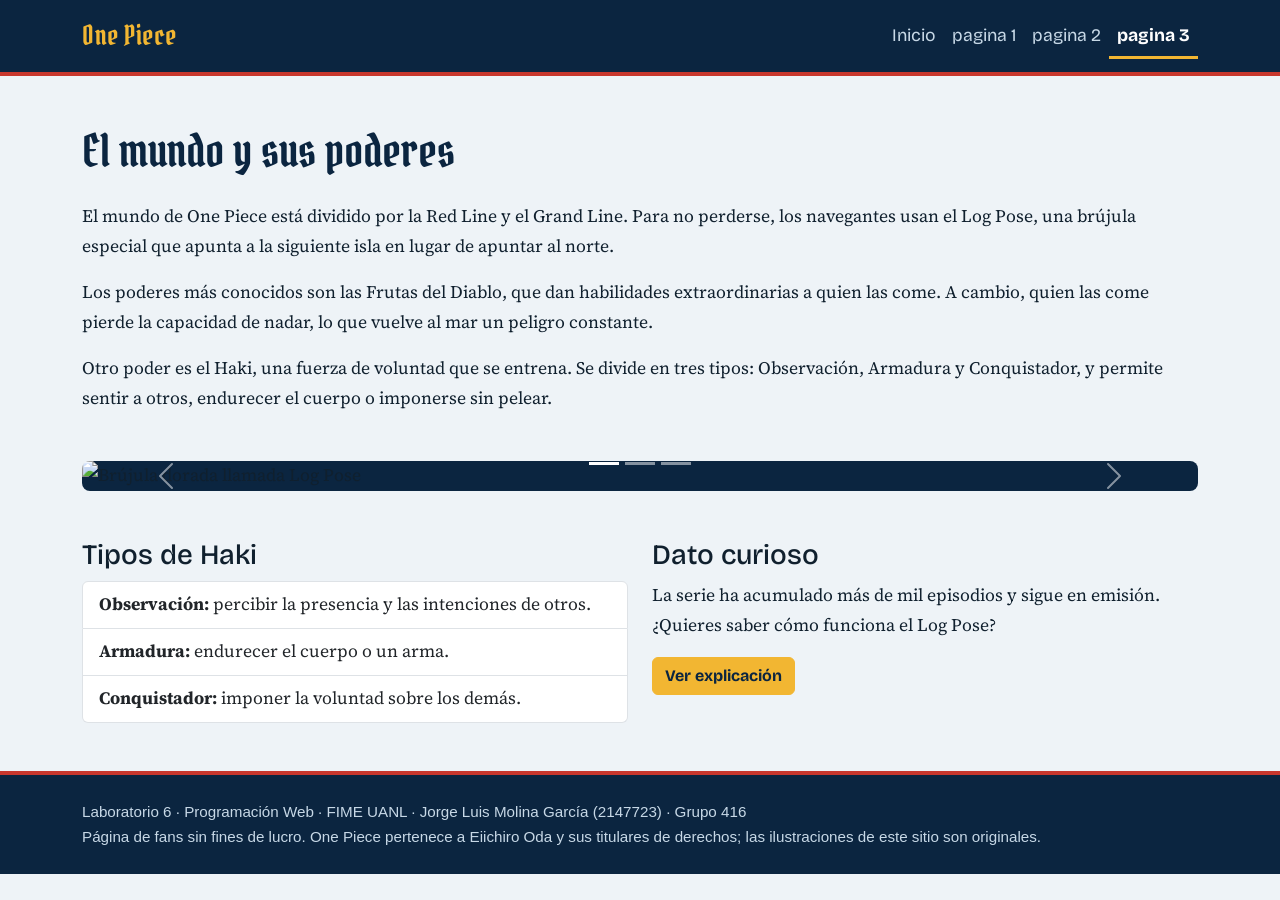
==== pagina3.html @ 48a22f30 "Add files via upload" ====
<!DOCTYPE html>
<html lang="es">
<head>
<meta charset="UTF-8">
<meta name="viewport" content="width=device-width, initial-scale=1">
<title>El mundo y sus poderes | One Piece | Laboratorio 6</title>
<link href="https://fonts.googleapis.com/css2?family=Bricolage+Grotesque:wght@500;700;800&family=Pirata+One&family=Source+Serif+4:wght@400;600&display=swap" rel="stylesheet">
<link href="https://cdn.jsdelivr.net/npm/bootstrap@5.3.3/dist/css/bootstrap.min.css" rel="stylesheet">
<link href="estilos.css" rel="stylesheet">
</head>
<body>
<nav class="navbar navbar-expand-md navbar-dark">
  <div class="container">
    <a class="navbar-brand" href="index.html">One Piece</a>
    <button class="navbar-toggler" type="button" data-bs-toggle="collapse" data-bs-target="#menu" aria-controls="menu" aria-expanded="false" aria-label="Abrir menú"><span class="navbar-toggler-icon"></span></button>
    <div class="collapse navbar-collapse" id="menu">
      <ul class="navbar-nav ms-auto">
        <li class="nav-item"><a class="nav-link" href="index.html">Inicio</a></li>
        <li class="nav-item"><a class="nav-link" href="pagina1.html">pagina 1</a></li>
        <li class="nav-item"><a class="nav-link" href="pagina2.html">pagina 2</a></li>
        <li class="nav-item"><a class="nav-link active" aria-current="page" href="pagina3.html">pagina 3</a></li>
      </ul>
    </div>
  </div>
</nav>

<main class="container my-5">
  <h1 class="titulo mb-4">El mundo y sus poderes</h1>
  <p>El mundo de One Piece está dividido por la Red Line y el Grand Line. Para no perderse, los navegantes usan el Log Pose, una brújula especial que apunta a la siguiente isla en lugar de apuntar al norte.</p>
  <p>Los poderes más conocidos son las Frutas del Diablo, que dan habilidades extraordinarias a quien las come. A cambio, quien las come pierde la capacidad de nadar, lo que vuelve al mar un peligro constante.</p>
  <p>Otro poder es el Haki, una fuerza de voluntad que se entrena. Se divide en tres tipos: Observación, Armadura y Conquistador, y permite sentir a otros, endurecer el cuerpo o imponerse sin pelear.</p>

  <div id="galeria" class="carousel slide my-5" data-bs-ride="carousel" aria-label="Galería de poderes y herramientas">
    <div class="carousel-indicators">
      <button type="button" data-bs-target="#galeria" data-bs-slide-to="0" class="active" aria-current="true" aria-label="Log Pose"></button>
      <button type="button" data-bs-target="#galeria" data-bs-slide-to="1" aria-label="Fruta del Diablo"></button>
      <button type="button" data-bs-target="#galeria" data-bs-slide-to="2" aria-label="Haki"></button>
    </div>
    <div class="carousel-inner rounded-3">
      <div class="carousel-item active"><img src="img/log_pose.png" class="d-block w-100" alt="Brújula dorada llamada Log Pose"></div>
      <div class="carousel-item"><img src="img/fruta.png" class="d-block w-100" alt="Fruta morada con espiral, inspirada en las Frutas del Diablo"></div>
      <div class="carousel-item"><img src="img/haki.png" class="d-block w-100" alt="Ondas de energía rojas que representan el Haki"></div>
    </div>
    <button class="carousel-control-prev" type="button" data-bs-target="#galeria" data-bs-slide="prev"><span class="carousel-control-prev-icon" aria-hidden="true"></span><span class="visually-hidden">Anterior</span></button>
    <button class="carousel-control-next" type="button" data-bs-target="#galeria" data-bs-slide="next"><span class="carousel-control-next-icon" aria-hidden="true"></span><span class="visually-hidden">Siguiente</span></button>
  </div>

  <div class="row g-4">
    <div class="col-md-6">
      <h2 class="h3">Tipos de Haki</h2>
      <ul class="list-group">
        <li class="list-group-item"><strong>Observación:</strong> percibir la presencia y las intenciones de otros.</li>
        <li class="list-group-item"><strong>Armadura:</strong> endurecer el cuerpo o un arma.</li>
        <li class="list-group-item"><strong>Conquistador:</strong> imponer la voluntad sobre los demás.</li>
      </ul>
    </div>
    <div class="col-md-6">
      <h2 class="h3">Dato curioso</h2>
      <p>La serie ha acumulado más de mil episodios y sigue en emisión. ¿Quieres saber cómo funciona el Log Pose?</p>
      <button type="button" class="btn btn-oro" data-bs-toggle="modal" data-bs-target="#logpose">Ver explicación</button>
    </div>
  </div>

  <div class="modal fade" id="logpose" tabindex="-1" aria-labelledby="logposeTitulo" aria-hidden="true">
    <div class="modal-dialog modal-dialog-centered"><div class="modal-content">
      <div class="modal-header"><h2 class="modal-title fs-5" id="logposeTitulo">¿Cómo funciona el Log Pose?</h2><button type="button" class="btn-close" data-bs-dismiss="modal" aria-label="Cerrar"></button></div>
      <div class="modal-body">En el Grand Line la brújula normal no sirve por los campos magnéticos de las islas. El Log Pose guarda la señal de la isla donde estás y, pasado un tiempo, apunta a la siguiente.</div>
      <div class="modal-footer"><button type="button" class="btn btn-secondary" data-bs-dismiss="modal">Cerrar</button></div>
    </div></div>
  </div>
</main>
<footer class="pie"><div class="container">Laboratorio 6 · Programación Web · FIME UANL · Jorge Luis Molina García (2147723) · Grupo 416<br>Página de fans sin fines de lucro. One Piece pertenece a Eiichiro Oda y sus titulares de derechos; las ilustraciones de este sitio son originales.</div></footer>
<script src="https://cdn.jsdelivr.net/npm/bootstrap@5.3.3/dist/js/bootstrap.bundle.min.js"></script>
</body>
</html>
---- estilos.css ----
:root{--mar:#0B2540;--oceano:#165482;--oro:#F2B632;--rojo:#C8372D;--espuma:#EEF3F7;--tinta:#10202E}
body{font-family:"Source Serif 4",Georgia,serif;background:var(--espuma);color:var(--tinta);line-height:1.7;font-size:1.1rem}
h1,h2,h3,.nav-link,.btn{font-family:"Bricolage Grotesque","Segoe UI",Arial,sans-serif}
.navbar{background:var(--mar);border-bottom:4px solid var(--rojo)}
.navbar-brand{font-family:"Pirata One","Bricolage Grotesque",Georgia,serif;font-size:1.7rem;color:var(--oro)!important;letter-spacing:.02em}
.navbar .nav-link{color:#c7d8e6;border-bottom:3px solid transparent;padding-bottom:.35rem}
.navbar .nav-link:hover{color:#fff}
.navbar .nav-link.active{color:#fff;border-bottom-color:var(--oro);font-weight:700}
.hero{background:linear-gradient(180deg,var(--mar),var(--oceano));color:#fff;padding:4rem 0}
.hero h1{font-family:"Pirata One","Bricolage Grotesque",Georgia,serif;font-size:clamp(3rem,8vw,5.6rem);line-height:1;color:var(--oro)}
.hero p{color:#d6e5f1;max-width:34rem}
.hero img{border-radius:1rem;box-shadow:0 1rem 2rem rgba(0,0,0,.4)}
.btn-oro{background:var(--oro);border-color:var(--oro);color:var(--mar);font-weight:700}
.btn-oro:hover{background:#ffd066;border-color:#ffd066}
.img-art{width:100%;border-radius:.75rem;border:3px solid var(--mar)}
h1.titulo{font-family:"Pirata One","Bricolage Grotesque",Georgia,serif;font-size:2.8rem;color:var(--mar)}
code{color:var(--rojo)}
.card{border-top:5px solid var(--rojo)!important}
.accordion-button:not(.collapsed){background:#dce8f1;color:var(--mar)}
.carousel-inner img{max-height:440px;object-fit:contain;background:var(--mar)}
.table thead{background:var(--mar)}
.pie{background:var(--mar);color:#c7d8e6;padding:1.5rem 0;margin-top:3rem;font-family:"Segoe UI",Arial,sans-serif;font-size:.95rem;border-top:4px solid var(--rojo)}
@media (prefers-reduced-motion:reduce){*{transition:none!important;animation:none!important}}
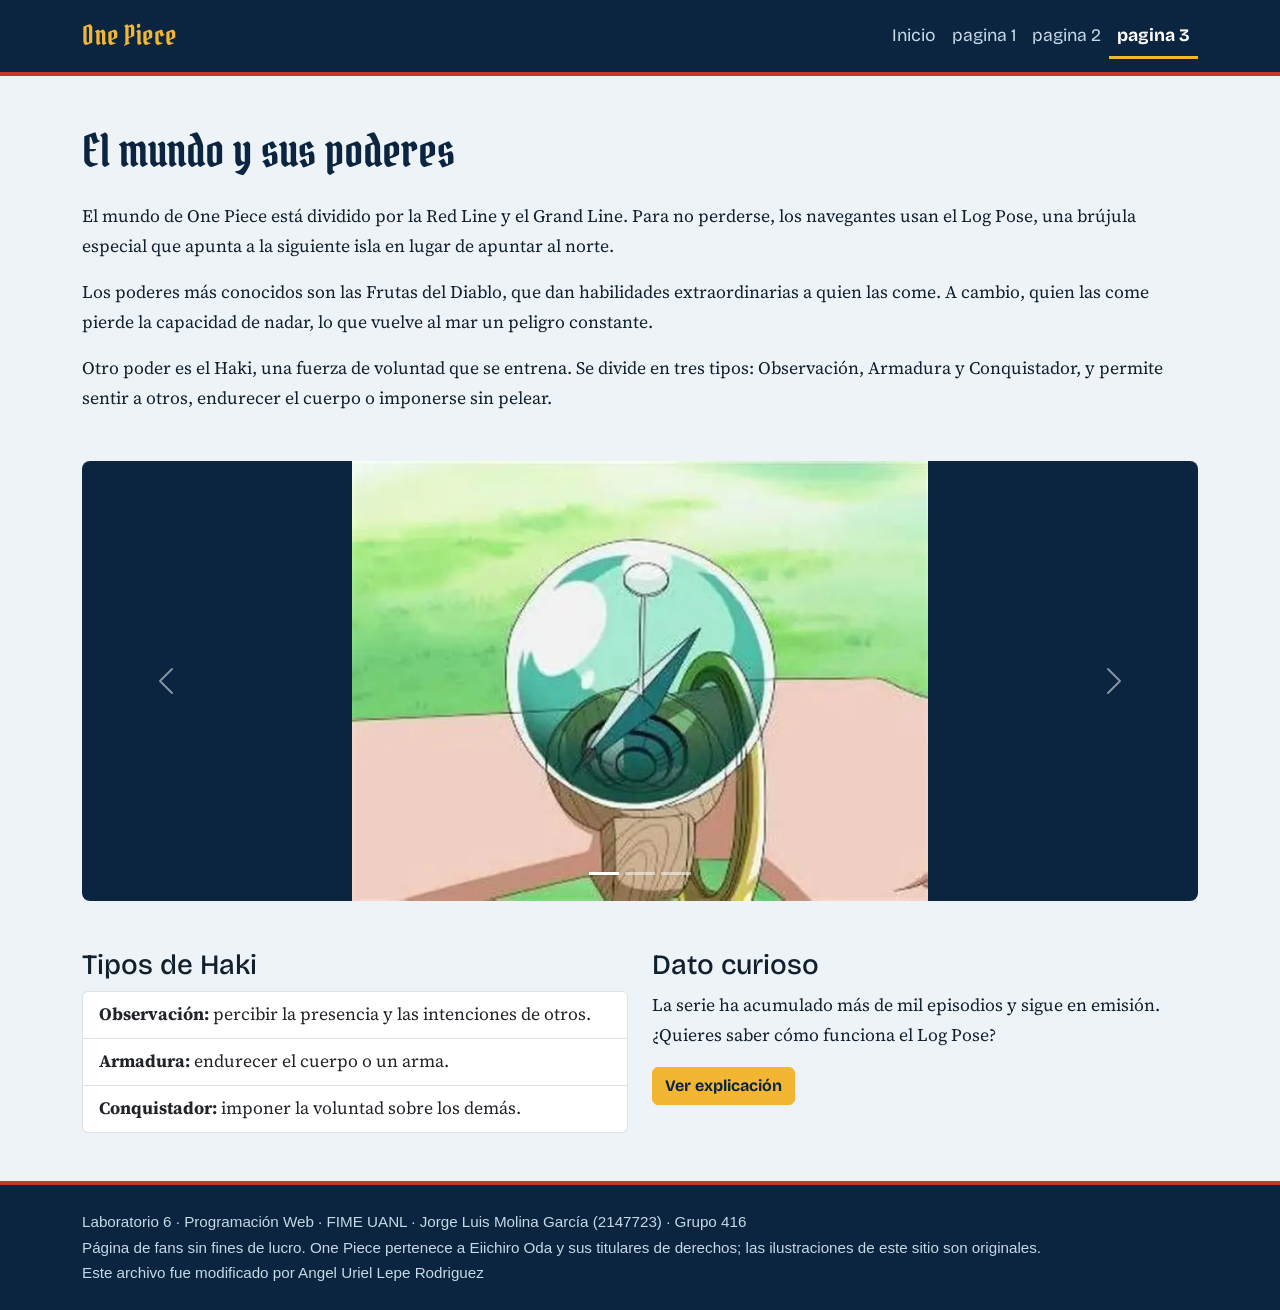
==== commit faa0b692: "Modificación del footer de la pagina3" ====
--- a/pagina3.html
+++ b/pagina3.html
@@ -69,7 +69,7 @@
     </div></div>
   </div>
 </main>
-<footer class="pie"><div class="container">Laboratorio 6 · Programación Web · FIME UANL · Jorge Luis Molina García (2147723) · Grupo 416<br>Página de fans sin fines de lucro. One Piece pertenece a Eiichiro Oda y sus titulares de derechos; las ilustraciones de este sitio son originales.</div></footer>
+<footer class="pie"><div class="container">Laboratorio 6 · Programación Web · FIME UANL · Jorge Luis Molina García (2147723) · Grupo 416<br>Página de fans sin fines de lucro. One Piece pertenece a Eiichiro Oda y sus titulares de derechos; las ilustraciones de este sitio son originales.<br>Este archivo fue modificado por Angel Uriel Lepe Rodriguez</div></footer>
 <script src="https://cdn.jsdelivr.net/npm/bootstrap@5.3.3/dist/js/bootstrap.bundle.min.js"></script>
 </body>
 </html>
